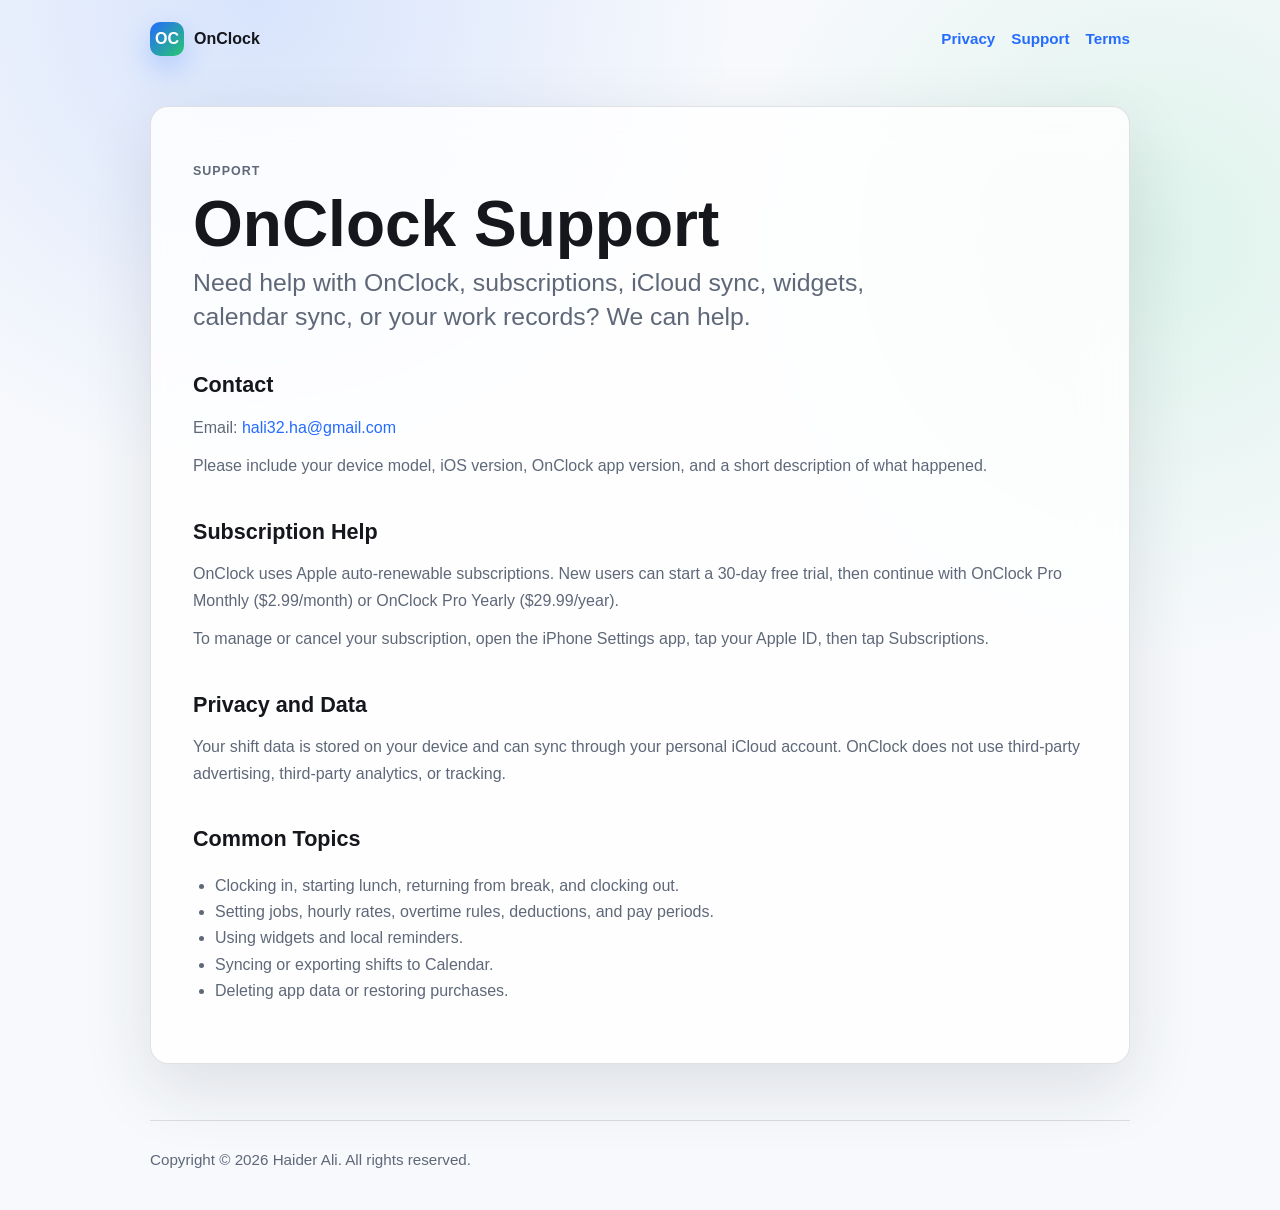
==== support/index.html @ ce174f5b "Publish OnClock legal pages" ====
<!doctype html>
<html lang="en">
<head>
  <meta charset="utf-8">
  <meta name="viewport" content="width=device-width, initial-scale=1">
  <title>OnClock Support</title>
  <meta name="description" content="Support page for OnClock.">
  <link rel="stylesheet" href="../styles.css">
</head>
<body>
  <header class="shell nav">
    <a class="brand" href="../" aria-label="OnClock home"><span class="mark">OC</span><span>OnClock</span></a>
    <nav class="nav-links" aria-label="Primary navigation">
      <a href="../privacy-policy/">Privacy</a>
      <a href="../support/">Support</a>
      <a href="../terms/">Terms</a>
    </nav>
  </header>

  <main class="shell">
    <article class="content-card">
      <p class="eyebrow">Support</p>
      <h1>OnClock Support</h1>
      <p class="lead">Need help with OnClock, subscriptions, iCloud sync, widgets, calendar sync, or your work records? We can help.</p>

      <h2>Contact</h2>
      <p>Email: <a href="mailto:hali32.ha@gmail.com">hali32.ha@gmail.com</a></p>
      <p>Please include your device model, iOS version, OnClock app version, and a short description of what happened.</p>

      <h2>Subscription Help</h2>
      <p>OnClock uses Apple auto-renewable subscriptions. New users can start a 30-day free trial, then continue with OnClock Pro Monthly ($2.99/month) or OnClock Pro Yearly ($29.99/year).</p>
      <p>To manage or cancel your subscription, open the iPhone Settings app, tap your Apple ID, then tap Subscriptions.</p>

      <h2>Privacy and Data</h2>
      <p>Your shift data is stored on your device and can sync through your personal iCloud account. OnClock does not use third-party advertising, third-party analytics, or tracking.</p>

      <h2>Common Topics</h2>
      <ul>
        <li>Clocking in, starting lunch, returning from break, and clocking out.</li>
        <li>Setting jobs, hourly rates, overtime rules, deductions, and pay periods.</li>
        <li>Using widgets and local reminders.</li>
        <li>Syncing or exporting shifts to Calendar.</li>
        <li>Deleting app data or restoring purchases.</li>
      </ul>
    </article>
  </main>

  <footer class="shell footer">
    <p>Copyright © 2026 Haider Ali. All rights reserved.</p>
  </footer>
</body>
</html>
---- styles.css ----
:root {
  color-scheme: light dark;
  --bg: #f7f9fc;
  --card: rgba(255, 255, 255, 0.82);
  --text: #15171c;
  --muted: #5f6878;
  --line: rgba(21, 23, 28, 0.12);
  --blue: #246bfe;
  --green: #28c76f;
  --orange: #ff9f0a;
  --shadow: 0 24px 70px rgba(31, 41, 55, 0.12);
}

@media (prefers-color-scheme: dark) {
  :root {
    --bg: #090b10;
    --card: rgba(22, 25, 32, 0.78);
    --text: #f5f7fb;
    --muted: #a8b1c2;
    --line: rgba(255, 255, 255, 0.13);
    --shadow: 0 24px 70px rgba(0, 0, 0, 0.36);
  }
}

* {
  box-sizing: border-box;
}

html {
  scroll-behavior: smooth;
}

body {
  margin: 0;
  font-family: -apple-system, BlinkMacSystemFont, "SF Pro Text", "Helvetica Neue", Arial, sans-serif;
  color: var(--text);
  background:
    radial-gradient(circle at 20% 0%, rgba(36, 107, 254, 0.15), transparent 30rem),
    radial-gradient(circle at 90% 20%, rgba(40, 199, 111, 0.12), transparent 26rem),
    var(--bg);
  line-height: 1.65;
}

a {
  color: var(--blue);
  text-decoration: none;
}

a:hover {
  text-decoration: underline;
}

.shell {
  width: min(calc(100% - 32px), 980px);
  margin: 0 auto;
}

.nav {
  display: flex;
  align-items: center;
  justify-content: space-between;
  gap: 20px;
  padding: 22px 0;
}

.brand {
  display: inline-flex;
  align-items: center;
  gap: 10px;
  color: var(--text);
  font-weight: 800;
  letter-spacing: 0;
}

.mark {
  width: 34px;
  height: 34px;
  display: inline-grid;
  place-items: center;
  border-radius: 10px;
  color: #fff;
  background: linear-gradient(135deg, #246bfe, #28c76f);
  box-shadow: 0 12px 28px rgba(36, 107, 254, 0.26);
}

.nav-links {
  display: flex;
  flex-wrap: wrap;
  justify-content: flex-end;
  gap: 16px;
  font-weight: 650;
  font-size: 0.95rem;
}

.hero {
  display: grid;
  gap: 28px;
  padding: 56px 0 44px;
}

.hero-card,
.content-card {
  border: 1px solid var(--line);
  border-radius: 18px;
  background: var(--card);
  box-shadow: var(--shadow);
  backdrop-filter: blur(22px);
}

.hero-card {
  padding: clamp(28px, 5vw, 56px);
}

.eyebrow {
  color: var(--blue);
  font-weight: 780;
  text-transform: uppercase;
  letter-spacing: 0.08em;
  font-size: 0.78rem;
}

h1,
h2,
h3,
p {
  margin: 0;
}

h1 {
  max-width: 780px;
  margin-top: 12px;
  font-size: clamp(2.8rem, 8vw, 6.8rem);
  line-height: 0.95;
  letter-spacing: 0;
}

.lead {
  max-width: 760px;
  margin-top: 22px;
  color: var(--muted);
  font-size: clamp(1.08rem, 2.4vw, 1.55rem);
  line-height: 1.35;
}

.actions {
  display: flex;
  flex-wrap: wrap;
  gap: 12px;
  margin-top: 30px;
}

.button {
  min-height: 46px;
  display: inline-flex;
  align-items: center;
  justify-content: center;
  padding: 0 18px;
  border: 1px solid var(--line);
  border-radius: 12px;
  color: var(--text);
  font-weight: 760;
  background: rgba(255, 255, 255, 0.42);
}

.button.primary {
  color: #fff;
  border-color: transparent;
  background: var(--blue);
}

.grid {
  display: grid;
  grid-template-columns: repeat(3, minmax(0, 1fr));
  gap: 14px;
  margin-top: 18px;
}

.stat {
  padding: 18px;
  border: 1px solid var(--line);
  border-radius: 14px;
  background: color-mix(in srgb, var(--card) 72%, transparent);
}

.stat strong {
  display: block;
  font-size: 1.04rem;
}

.stat span {
  display: block;
  margin-top: 6px;
  color: var(--muted);
  font-size: 0.95rem;
}

.content-card {
  margin: 28px 0 56px;
  padding: clamp(24px, 4vw, 42px);
}

.content-card h1 {
  font-size: clamp(2.2rem, 6vw, 4rem);
}

.content-card h2 {
  margin-top: 34px;
  font-size: 1.35rem;
}

.content-card h3 {
  margin-top: 24px;
  font-size: 1.08rem;
}

.content-card p,
.content-card li {
  color: var(--muted);
}

.content-card p {
  margin-top: 12px;
}

.content-card ul {
  padding-left: 22px;
}

.date {
  margin-top: 8px;
  color: var(--muted);
  font-size: 0.95rem;
}

.footer {
  border-top: 1px solid var(--line);
  padding: 26px 0 38px;
  color: var(--muted);
  font-size: 0.95rem;
}

@media (max-width: 760px) {
  .nav {
    align-items: flex-start;
    flex-direction: column;
  }

  .nav-links {
    justify-content: flex-start;
  }

  .grid {
    grid-template-columns: 1fr;
  }
}
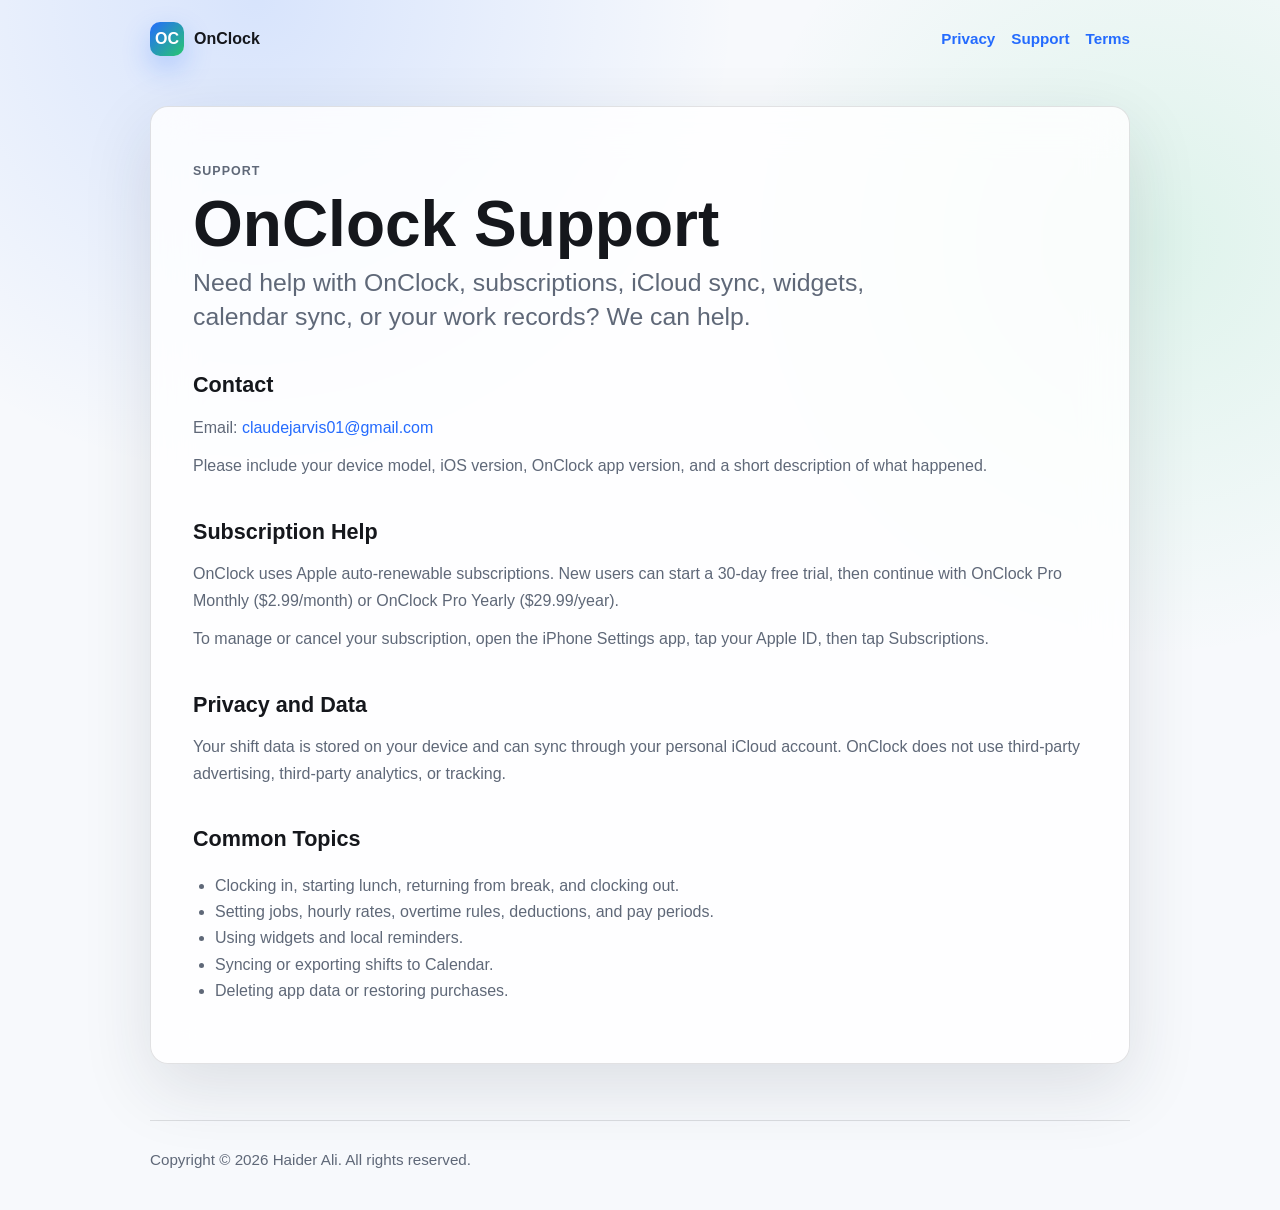
==== commit 678e5a5c: "Use ForgeByte support email" ====
--- a/support/index.html
+++ b/support/index.html
@@ -24,7 +24,7 @@
       <p class="lead">Need help with OnClock, subscriptions, iCloud sync, widgets, calendar sync, or your work records? We can help.</p>
 
       <h2>Contact</h2>
-      <p>Email: <a href="mailto:hali32.ha@gmail.com">hali32.ha@gmail.com</a></p>
+      <p>Email: <a href="mailto:claudejarvis01@gmail.com">claudejarvis01@gmail.com</a></p>
       <p>Please include your device model, iOS version, OnClock app version, and a short description of what happened.</p>
 
       <h2>Subscription Help</h2>
